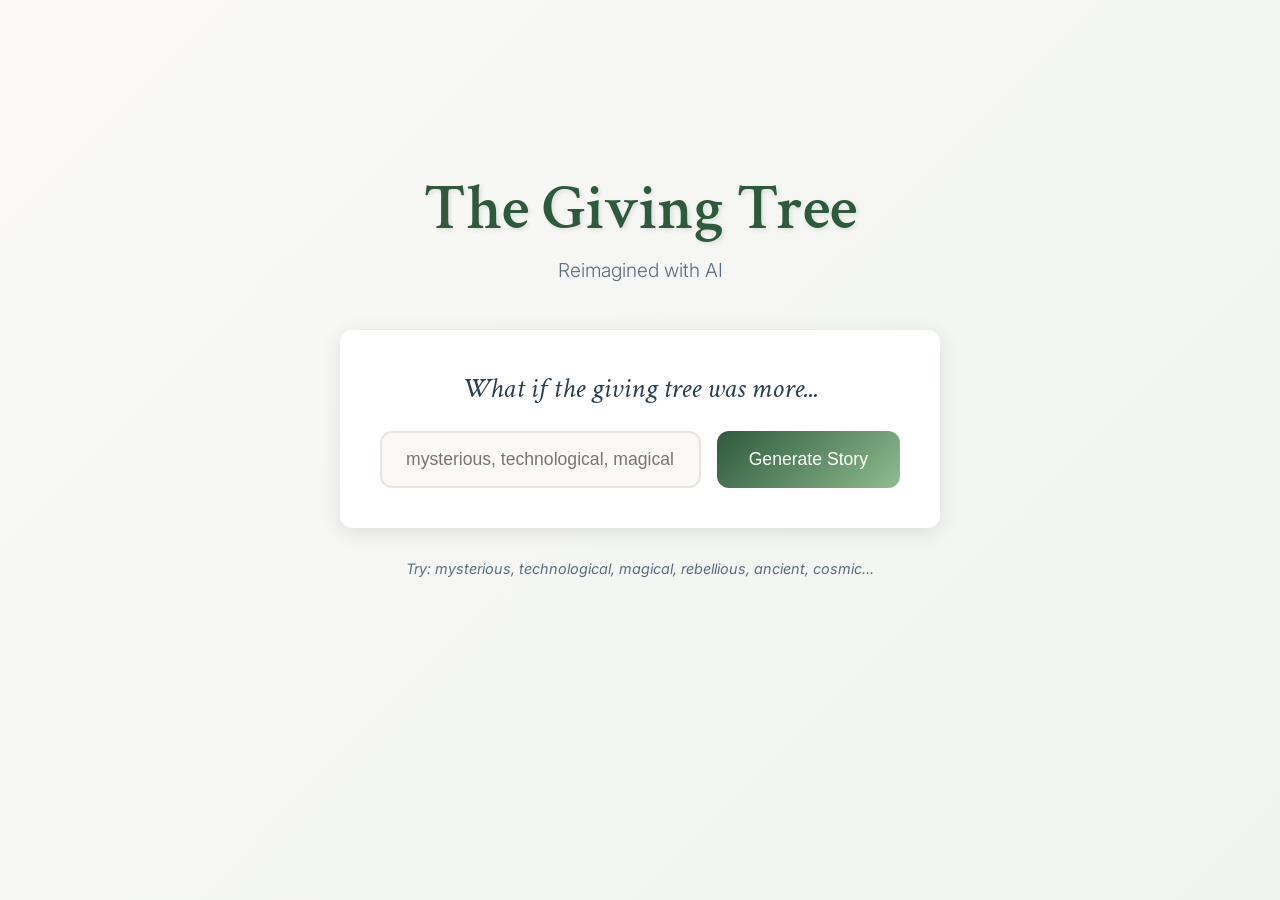
==== index.html @ 8f4020e6 "v1: generates the giving tree if it was more ______ use AI and user input to allow users to fill in " ====
<!DOCTYPE html>
<html lang="en">
<head>
    <meta charset="UTF-8">
    <meta name="viewport" content="width=device-width, initial-scale=1.0">
    <title>The Giving Tree Reimagined</title>
    <link rel="stylesheet" href="style.css">
    <link href="https://fonts.googleapis.com/css2?family=Crimson+Text:ital,wght@0,400;0,600;1,400&family=Inter:wght@300;400;500;600&display=swap" rel="stylesheet">
</head>
<body>
    <div class="app-container">
        <!-- Welcome Screen -->
        <div id="welcome-screen" class="screen active">
            <div class="welcome-content">
                <h1 class="main-title">The Giving Tree</h1>
                <p class="subtitle">Reimagined with AI</p>
                <div class="story-prompt">
                    <p class="prompt-text">What if the giving tree was more...</p>
                    <div class="input-container">
                        <input type="text" id="user-prompt" placeholder="mysterious, technological, magical..." maxlength="50">
                        <button id="generate-btn" class="primary-btn">
                            <span class="btn-text">Generate Story</span>
                            <div class="loading-spinner hidden"></div>
                        </button>
                    </div>
                </div>
                <div class="examples">
                    <p>Try: mysterious, technological, magical, rebellious, ancient, cosmic...</p>
                </div>
            </div>
        </div>

        <!-- Story Screen -->
        <div id="story-screen" class="screen">
            <div class="story-header">
                <button id="back-btn" class="back-btn">← New Story</button>
                <h2 id="story-title" class="story-title"></h2>
                <div class="story-controls">
                    <button id="narrate-btn" class="control-btn">
                        <span class="narrate-icon">🔊</span>
                        <span class="narrate-text">Narrate</span>
                    </button>
                    <div class="page-counter">
                        <span id="current-page">1</span> / <span id="total-pages">1</span>
                    </div>
                </div>
            </div>

            <div class="story-content">
                <div class="story-page">
                    <div class="page-image-container">
                        <img id="page-image" src="" alt="Story illustration" class="page-image">
                        <div class="image-loading">
                            <div class="loading-spinner"></div>
                            <p>Generating illustration...</p>
                        </div>
                    </div>
                    <div class="page-text-container">
                        <p id="page-text" class="page-text"></p>
                        <div class="text-loading">
                            <div class="loading-spinner"></div>
                            <p>Generating story...</p>
                        </div>
                    </div>
                </div>
            </div>

            <div class="story-navigation">
                <button id="prev-btn" class="nav-btn" disabled>← Previous</button>
                <button id="next-btn" class="nav-btn">Next →</button>
            </div>
        </div>

        <!-- Loading Overlay -->
        <div id="loading-overlay" class="loading-overlay hidden">
            <div class="loading-content">
                <div class="loading-spinner large"></div>
                <h3 id="loading-text">Generating your story...</h3>
                <p id="loading-details">This may take a moment</p>
            </div>
        </div>
    </div>

    <script type="module" src="script.js"></script>
<script defer src="https://static.cloudflareinsights.com/beacon.min.js/v8c78df7c7c0f484497ecbca7046644da1771523124516" integrity="sha512-8DS7rgIrAmghBFwoOTujcf6D9rXvH8xm8JQ1Ja01h9QX8EzXldiszufYa4IFfKdLUKTTrnSFXLDkUEOTrZQ8Qg==" data-cf-beacon='{"version":"2024.11.0","token":"4c6229722a6346bc8eb5cb0e5eae5d41","server_timing":{"name":{"cfCacheStatus":true,"cfEdge":true,"cfExtPri":true,"cfL4":true,"cfOrigin":true,"cfSpeedBrain":true},"location_startswith":null}}' crossorigin="anonymous"></script>
</body>
</html>
---- style.css ----
* {
    margin: 0;
    padding: 0;
    box-sizing: border-box;
}

:root {
    --primary-color: #2d5a3d;
    --secondary-color: #8fbc8f;
    --accent-color: #d4a574;
    --text-dark: #2c3e50;
    --text-light: #5a6c7d;
    --background: #faf9f7;
    --white: #ffffff;
    --border-light: #e8e5e1;
    --shadow: 0 4px 20px rgba(0, 0, 0, 0.1);
    --shadow-hover: 0 8px 30px rgba(0, 0, 0, 0.15);
    --border-radius: 12px;
    --transition: all 0.3s ease;
}

body {
    font-family: 'Inter', sans-serif;
    background: linear-gradient(135deg, var(--background) 0%, #f0f4f0 100%);
    min-height: 100vh;
    color: var(--text-dark);
}

.app-container {
    min-height: 100vh;
    position: relative;
}

.screen {
    display: none;
    min-height: 100vh;
    padding: 2rem;
}

.screen.active {
    display: block;
}

/* Welcome Screen */
.welcome-content {
    max-width: 600px;
    margin: 0 auto;
    text-align: center;
    padding-top: 15vh;
}

.main-title {
    font-family: 'Crimson Text', serif;
    font-size: 4rem;
    font-weight: 600;
    color: var(--primary-color);
    margin-bottom: 0.5rem;
    text-shadow: 2px 2px 4px rgba(0, 0, 0, 0.1);
}

.subtitle {
    font-size: 1.2rem;
    color: var(--text-light);
    margin-bottom: 3rem;
    font-weight: 300;
}

.story-prompt {
    background: var(--white);
    border-radius: var(--border-radius);
    padding: 2.5rem;
    box-shadow: var(--shadow);
    margin-bottom: 2rem;
}

.prompt-text {
    font-family: 'Crimson Text', serif;
    font-size: 1.8rem;
    color: var(--text-dark);
    margin-bottom: 1.5rem;
    font-style: italic;
}

.input-container {
    display: flex;
    gap: 1rem;
    align-items: stretch;
}

#user-prompt {
    flex: 1;
    padding: 1rem 1.5rem;
    border: 2px solid var(--border-light);
    border-radius: var(--border-radius);
    font-size: 1.1rem;
    transition: var(--transition);
    background: var(--background);
}

#user-prompt:focus {
    outline: none;
    border-color: var(--secondary-color);
    box-shadow: 0 0 0 3px rgba(143, 188, 143, 0.1);
}

.primary-btn {
    padding: 1rem 2rem;
    background: linear-gradient(135deg, var(--primary-color), var(--secondary-color));
    color: var(--white);
    border: none;
    border-radius: var(--border-radius);
    font-size: 1.1rem;
    font-weight: 500;
    cursor: pointer;
    transition: var(--transition);
    position: relative;
    overflow: hidden;
    min-width: 140px;
    display: flex;
    align-items: center;
    justify-content: center;
    gap: 0.5rem;
}

.primary-btn:hover {
    transform: translateY(-2px);
    box-shadow: var(--shadow-hover);
}

.primary-btn:disabled {
    opacity: 0.7;
    cursor: not-allowed;
    transform: none;
}

.examples {
    font-size: 0.9rem;
    color: var(--text-light);
    font-style: italic;
}

/* Story Screen */
.story-header {
    display: flex;
    align-items: center;
    justify-content: space-between;
    margin-bottom: 2rem;
    padding: 1rem 0;
    border-bottom: 1px solid var(--border-light);
}

.back-btn {
    background: none;
    border: 1px solid var(--border-light);
    padding: 0.5rem 1rem;
    border-radius: var(--border-radius);
    color: var(--text-light);
    cursor: pointer;
    transition: var(--transition);
}

.back-btn:hover {
    background: var(--background);
    color: var(--text-dark);
}

.story-title {
    font-family: 'Crimson Text', serif;
    font-size: 2rem;
    color: var(--primary-color);
    text-align: center;
    flex: 1;
    margin: 0 1rem;
}

.story-controls {
    display: flex;
    align-items: center;
    gap: 1rem;
}

.control-btn {
    background: var(--secondary-color);
    color: var(--white);
    border: none;
    padding: 0.5rem 1rem;
    border-radius: var(--border-radius);
    cursor: pointer;
    transition: var(--transition);
    display: flex;
    align-items: center;
    gap: 0.5rem;
}

.control-btn:hover {
    background: var(--primary-color);
}

.page-counter {
    font-weight: 500;
    color: var(--text-light);
}

/* Story Content */
.story-content {
    max-width: 900px;
    margin: 0 auto;
}

.story-page {
    background: var(--white);
    border-radius: var(--border-radius);
    box-shadow: var(--shadow);
    overflow: hidden;
    margin-bottom: 2rem;
}

.page-image-container {
    position: relative;
    height: 400px;
    background: linear-gradient(135deg, #f8f9fa, #e9ecef);
    display: flex;
    align-items: center;
    justify-content: center;
}

.page-image {
    width: 100%;
    height: 100%;
    object-fit: cover;
    border-radius: var(--border-radius) var(--border-radius) 0 0;
}

.page-text-container {
    padding: 2rem;
    position: relative;
}

.page-text {
    font-family: 'Crimson Text', serif;
    font-size: 1.3rem;
    line-height: 1.7;
    color: var(--text-dark);
    text-align: justify;
    hyphens: auto;
}

.story-navigation {
    display: flex;
    justify-content: space-between;
    max-width: 900px;
    margin: 0 auto;
}

.nav-btn {
    padding: 0.75rem 1.5rem;
    background: var(--primary-color);
    color: var(--white);
    border: none;
    border-radius: var(--border-radius);
    cursor: pointer;
    transition: var(--transition);
    font-weight: 500;
}

.nav-btn:hover:not(:disabled) {
    background: var(--secondary-color);
    transform: translateY(-2px);
}

.nav-btn:disabled {
    opacity: 0.5;
    cursor: not-allowed;
    transform: none;
}

/* Loading States */
.loading-spinner {
    width: 20px;
    height: 20px;
    border: 2px solid rgba(255, 255, 255, 0.3);
    border-top: 2px solid currentColor;
    border-radius: 50%;
    animation: spin 1s linear infinite;
}

.loading-spinner.large {
    width: 40px;
    height: 40px;
    border-width: 3px;
}

@keyframes spin {
    0% { transform: rotate(0deg); }
    100% { transform: rotate(360deg); }
}

.loading-overlay {
    position: fixed;
    top: 0;
    left: 0;
    right: 0;
    bottom: 0;
    background: rgba(255, 255, 255, 0.95);
    display: flex;
    align-items: center;
    justify-content: center;
    z-index: 1000;
}

.loading-content {
    text-align: center;
    padding: 2rem;
}

.loading-content h3 {
    margin: 1rem 0 0.5rem;
    color: var(--primary-color);
}

.loading-content p {
    color: var(--text-light);
}

.image-loading,
.text-loading {
    position: absolute;
    top: 50%;
    left: 50%;
    transform: translate(-50%, -50%);
    text-align: center;
    color: var(--text-light);
}

.image-loading {
    background: rgba(255, 255, 255, 0.9);
    padding: 2rem;
    border-radius: var(--border-radius);
}

.hidden {
    display: none !important;
}

/* Responsive Design */
@media (max-width: 768px) {
    .main-title {
        font-size: 3rem;
    }
    
    .input-container {
        flex-direction: column;
    }
    
    .story-header {
        flex-direction: column;
        gap: 1rem;
        text-align: center;
    }
    
    .story-controls {
        justify-content: center;
    }
    
    .page-image-container {
        height: 250px;
    }
    
    .page-text {
        font-size: 1.1rem;
    }
    
    .screen {
        padding: 1rem;
    }
    
    .welcome-content {
        padding-top: 10vh;
    }
}
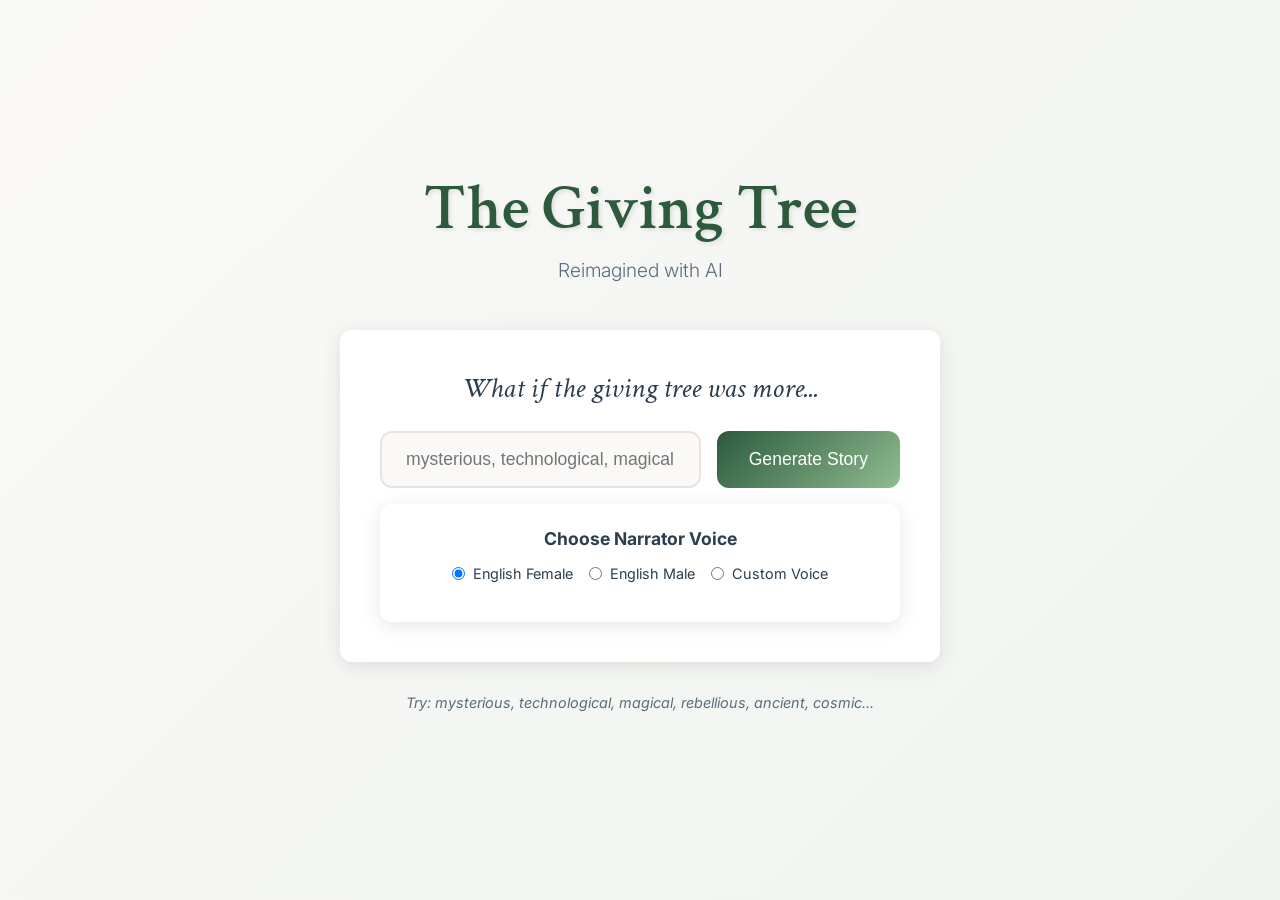
==== commit 9efddac4: "v2: Add TTS to this so we can click to listen to the narration. Allow user to select male or female " ====
--- a/index.html
+++ b/index.html
@@ -22,6 +22,31 @@
                             <span class="btn-text">Generate Story</span>
                             <div class="loading-spinner hidden"></div>
                         </button>
+                    </div>
+                    <!-- Voice Selection -->
+                    <div class="voice-selection">
+                        <h3 class="voice-title">Choose Narrator Voice</h3>
+                        <div class="voice-options">
+                            <div class="voice-option">
+                                <input type="radio" id="voice-female" name="voice" value="en-female" checked>
+                                <label for="voice-female">English Female</label>
+                            </div>
+                            <div class="voice-option">
+                                <input type="radio" id="voice-male" name="voice" value="en-male">
+                                <label for="voice-male">English Male</label>
+                            </div>
+                            <div class="voice-option">
+                                <input type="radio" id="voice-custom" name="voice" value="custom">
+                                <label for="voice-custom">Custom Voice</label>
+                            </div>
+                        </div>
+                        <div id="custom-voice-upload" class="custom-voice-upload hidden">
+                            <label for="voice-file" class="file-upload-btn">
+                                <span>Upload Voice Sample (WAV/MP3)</span>
+                                <input type="file" id="voice-file" accept=".wav,.mp3" hidden>
+                            </label>
+                            <div id="voice-file-name" class="voice-file-name hidden"></div>
+                        </div>
                     </div>
                 </div>
                 <div class="examples">
@@ -84,5 +109,4 @@
     <script type="module" src="script.js"></script>
 <script defer src="https://static.cloudflareinsights.com/beacon.min.js/v8c78df7c7c0f484497ecbca7046644da1771523124516" integrity="sha512-8DS7rgIrAmghBFwoOTujcf6D9rXvH8xm8JQ1Ja01h9QX8EzXldiszufYa4IFfKdLUKTTrnSFXLDkUEOTrZQ8Qg==" data-cf-beacon='{"version":"2024.11.0","token":"4c6229722a6346bc8eb5cb0e5eae5d41","server_timing":{"name":{"cfCacheStatus":true,"cfEdge":true,"cfExtPri":true,"cfL4":true,"cfOrigin":true,"cfSpeedBrain":true},"location_startswith":null}}' crossorigin="anonymous"></script>
 </body>
-</html>
-
+</html>
--- a/style.css
+++ b/style.css
@@ -139,6 +139,74 @@
     font-style: italic;
 }
 
+/* Voice Selection */
+.voice-selection {
+    background: var(--white);
+    border-radius: var(--border-radius);
+    padding: 1.5rem;
+    box-shadow: var(--shadow);
+    margin-top: 1rem;
+    text-align: left;
+}
+
+.voice-title {
+    font-size: 1.1rem;
+    color: var(--text-dark);
+    margin-bottom: 1rem;
+    text-align: center;
+}
+
+.voice-options {
+    display: flex;
+    gap: 1rem;
+    justify-content: center;
+    flex-wrap: wrap;
+    margin-bottom: 1rem;
+}
+
+.voice-option {
+    display: flex;
+    align-items: center;
+    gap: 0.5rem;
+}
+
+.voice-option input[type="radio"] {
+    margin: 0;
+}
+
+.voice-option label {
+    cursor: pointer;
+    font-size: 0.9rem;
+    color: var(--text-dark);
+}
+
+.custom-voice-upload {
+    border-top: 1px solid var(--border-light);
+    padding-top: 1rem;
+    text-align: center;
+}
+
+.file-upload-btn {
+    display: inline-block;
+    padding: 0.75rem 1.5rem;
+    background: var(--secondary-color);
+    color: var(--white);
+    border-radius: var(--border-radius);
+    cursor: pointer;
+    transition: var(--transition);
+    font-size: 0.9rem;
+}
+
+.file-upload-btn:hover {
+    background: var(--primary-color);
+}
+
+.voice-file-name {
+    margin-top: 0.5rem;
+    font-size: 0.8rem;
+    color: var(--text-light);
+}
+
 /* Story Screen */
 .story-header {
     display: flex;
@@ -377,5 +445,4 @@
     .welcome-content {
         padding-top: 10vh;
     }
-}
-
+}
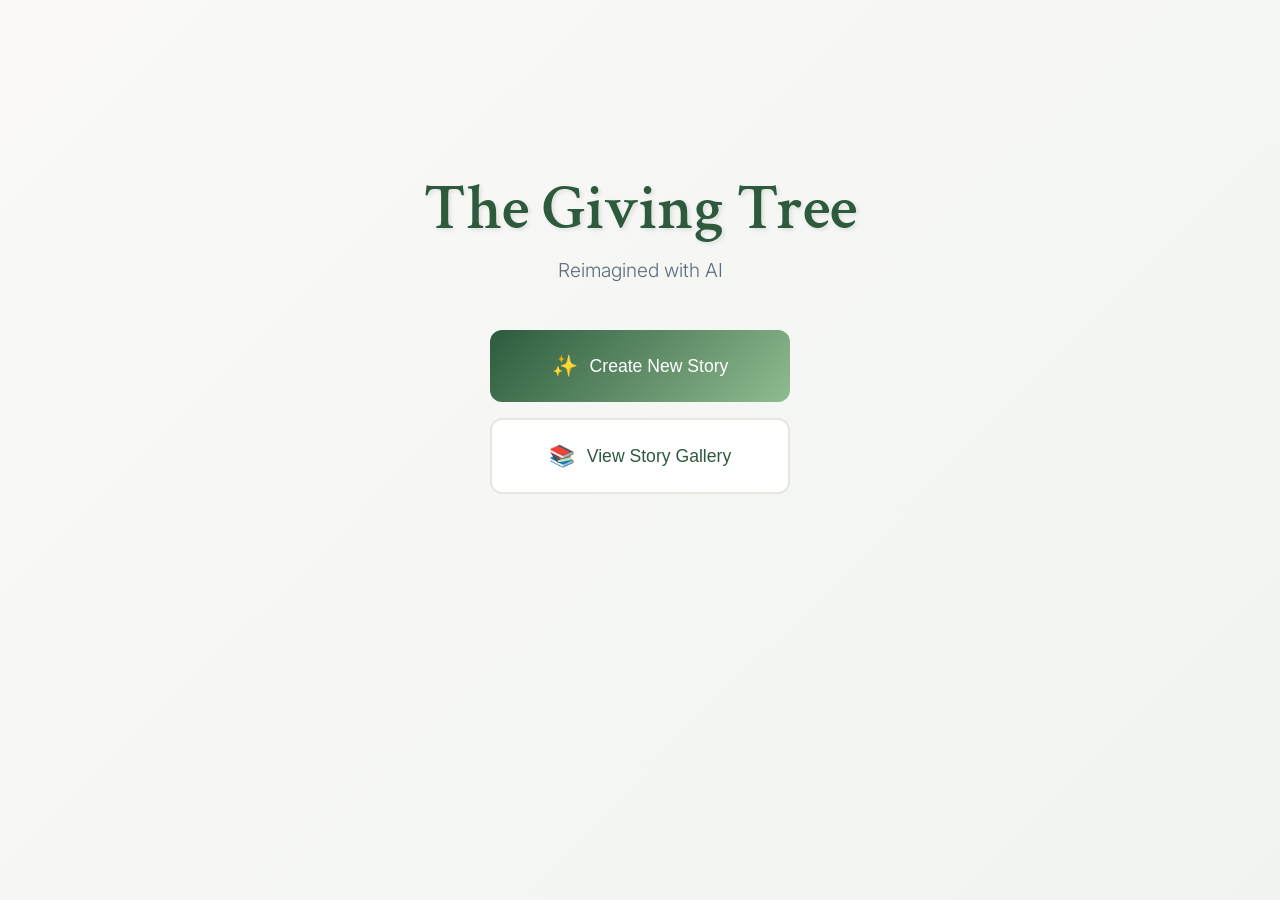
==== commit 4853bd93: "v6: Make a gallery of all stories generated. Ensure all the images for the story are generated as we" ====
--- a/index.html
+++ b/index.html
@@ -6,6 +6,7 @@
     <title>The Giving Tree Reimagined</title>
     <link rel="stylesheet" href="style.css">
     <link href="https://fonts.googleapis.com/css2?family=Crimson+Text:ital,wght@0,400;0,600;1,400&family=Inter:wght@300;400;500;600&display=swap" rel="stylesheet">
+    <script src="https://cdn.jsdelivr.net/npm/websim-socket@latest/dist/websim-socket.js"></script>
 </head>
 <body>
     <div class="app-container">
@@ -14,6 +15,28 @@
             <div class="welcome-content">
                 <h1 class="main-title">The Giving Tree</h1>
                 <p class="subtitle">Reimagined with AI</p>
+                
+                <div class="main-actions">
+                    <button id="create-story-btn" class="action-btn primary">
+                        <span class="btn-icon">✨</span>
+                        <span class="btn-text">Create New Story</span>
+                    </button>
+                    <button id="view-gallery-btn" class="action-btn secondary">
+                        <span class="btn-icon">📚</span>
+                        <span class="btn-text">View Story Gallery</span>
+                    </button>
+                </div>
+            </div>
+        </div>
+
+        <!-- Create Story Screen -->
+        <div id="create-screen" class="screen">
+            <div class="welcome-content">
+                <div class="screen-header">
+                    <button id="back-to-welcome-btn" class="back-btn">← Back</button>
+                    <h2 class="screen-title">Create Your Story</h2>
+                </div>
+                
                 <div class="story-prompt">
                     <p class="prompt-text">What if the giving tree was more...</p>
                     <div class="input-container">
@@ -23,6 +46,28 @@
                             <div class="loading-spinner hidden"></div>
                         </button>
                     </div>
+                    
+                    <!-- Privacy Selection -->
+                    <div class="privacy-selection">
+                        <h3 class="privacy-title">Story Visibility</h3>
+                        <div class="privacy-options">
+                            <div class="privacy-option">
+                                <input type="radio" id="privacy-public" name="privacy" value="public" checked>
+                                <label for="privacy-public">
+                                    <span class="privacy-label">Public</span>
+                                    <span class="privacy-desc">Share with everyone in the gallery</span>
+                                </label>
+                            </div>
+                            <div class="privacy-option">
+                                <input type="radio" id="privacy-private" name="privacy" value="private">
+                                <label for="privacy-private">
+                                    <span class="privacy-label">Private</span>
+                                    <span class="privacy-desc">Save locally on this device only</span>
+                                </label>
+                            </div>
+                        </div>
+                    </div>
+
                     <!-- Voice Selection -->
                     <div class="voice-selection">
                         <h3 class="voice-title">Choose Narrator Voice</h3>
@@ -55,6 +100,26 @@
             </div>
         </div>
 
+        <!-- Gallery Screen -->
+        <div id="gallery-screen" class="screen">
+            <div class="gallery-content">
+                <div class="screen-header">
+                    <button id="back-to-welcome-from-gallery-btn" class="back-btn">← Back</button>
+                    <h2 class="screen-title">Story Gallery</h2>
+                    <div class="gallery-stats">
+                        <span id="story-count">0 stories</span>
+                    </div>
+                </div>
+                
+                <div class="gallery-grid" id="gallery-grid">
+                    <div class="gallery-loading">
+                        <div class="loading-spinner large"></div>
+                        <p>Loading stories...</p>
+                    </div>
+                </div>
+            </div>
+        </div>
+
         <!-- Story Screen -->
         <div id="story-screen" class="screen">
             <div class="story-header">
@@ -64,6 +129,10 @@
                     <button id="narrate-btn" class="control-btn">
                         <span class="narrate-icon">🔊</span>
                         <span class="narrate-text">Narrate</span>
+                    </button>
+                    <button id="auto-narrate-btn" class="control-btn auto-narrate-off">
+                        <span class="auto-narrate-icon">🔁</span>
+                        <span class="auto-narrate-text">Auto</span>
                     </button>
                     <div class="page-counter">
                         <span id="current-page">1</span> / <span id="total-pages">1</span>
--- a/style.css
+++ b/style.css
@@ -103,6 +103,49 @@
     box-shadow: 0 0 0 3px rgba(143, 188, 143, 0.1);
 }
 
+.main-actions {
+    display: flex;
+    flex-direction: column;
+    gap: 1rem;
+    max-width: 300px;
+    margin: 0 auto;
+}
+
+.action-btn {
+    padding: 1.5rem 2rem;
+    border: none;
+    border-radius: var(--border-radius);
+    font-size: 1.1rem;
+    font-weight: 500;
+    cursor: pointer;
+    transition: var(--transition);
+    display: flex;
+    align-items: center;
+    justify-content: center;
+    gap: 0.75rem;
+    text-decoration: none;
+}
+
+.action-btn.primary {
+    background: linear-gradient(135deg, var(--primary-color), var(--secondary-color));
+    color: var(--white);
+}
+
+.action-btn.secondary {
+    background: var(--white);
+    color: var(--primary-color);
+    border: 2px solid var(--border-light);
+}
+
+.action-btn:hover {
+    transform: translateY(-2px);
+    box-shadow: var(--shadow-hover);
+}
+
+.btn-icon {
+    font-size: 1.3rem;
+}
+
 .primary-btn {
     padding: 1rem 2rem;
     background: linear-gradient(135deg, var(--primary-color), var(--secondary-color));
@@ -207,6 +250,25 @@
     color: var(--text-light);
 }
 
+/* Screen Headers */
+.screen-header {
+    display: flex;
+    align-items: center;
+    justify-content: space-between;
+    margin-bottom: 2rem;
+    padding-bottom: 1rem;
+    border-bottom: 1px solid var(--border-light);
+}
+
+.screen-title {
+    font-family: 'Crimson Text', serif;
+    font-size: 2.5rem;
+    color: var(--primary-color);
+    margin: 0;
+    flex: 1;
+    text-align: center;
+}
+
 /* Story Screen */
 .story-header {
     display: flex;
@@ -269,6 +331,14 @@
     color: var(--text-light);
 }
 
+.auto-narrate-on {
+    background: var(--accent-color) !important;
+}
+
+.auto-narrate-off {
+    background: var(--secondary-color);
+}
+
 /* Story Content */
 .story-content {
     max-width: 900px;
@@ -340,6 +410,150 @@
     opacity: 0.5;
     cursor: not-allowed;
     transform: none;
+}
+
+/* Privacy Selection */
+.privacy-selection {
+    background: var(--background);
+    border-radius: var(--border-radius);
+    padding: 1.5rem;
+    margin: 1rem 0;
+    border: 1px solid var(--border-light);
+}
+
+.privacy-title {
+    font-size: 1.1rem;
+    color: var(--text-dark);
+    margin-bottom: 1rem;
+    text-align: center;
+}
+
+.privacy-options {
+    display: flex;
+    gap: 1rem;
+    justify-content: center;
+}
+
+.privacy-option {
+    flex: 1;
+    max-width: 200px;
+}
+
+.privacy-option input[type="radio"] {
+    display: none;
+}
+
+.privacy-option label {
+    display: block;
+    padding: 1rem;
+    border: 2px solid var(--border-light);
+    border-radius: var(--border-radius);
+    cursor: pointer;
+    transition: var(--transition);
+    text-align: center;
+    background: var(--white);
+}
+
+.privacy-option input[type="radio"]:checked + label {
+    border-color: var(--secondary-color);
+    background: rgba(143, 188, 143, 0.1);
+}
+
+.privacy-label {
+    display: block;
+    font-weight: 600;
+    color: var(--text-dark);
+    margin-bottom: 0.25rem;
+}
+
+.privacy-desc {
+    font-size: 0.8rem;
+    color: var(--text-light);
+}
+
+/* Gallery Styles */
+.gallery-content {
+    max-width: 1200px;
+    margin: 0 auto;
+    padding: 2rem;
+}
+
+.gallery-stats {
+    font-size: 0.9rem;
+    color: var(--text-light);
+}
+
+.gallery-grid {
+    display: grid;
+    grid-template-columns: repeat(auto-fill, minmax(300px, 1fr));
+    gap: 2rem;
+    margin-top: 2rem;
+}
+
+.gallery-loading {
+    grid-column: 1 / -1;
+    text-align: center;
+    padding: 4rem 2rem;
+    color: var(--text-light);
+}
+
+.story-card {
+    background: var(--white);
+    border-radius: var(--border-radius);
+    box-shadow: var(--shadow);
+    overflow: hidden;
+    transition: var(--transition);
+    cursor: pointer;
+}
+
+.story-card:hover {
+    transform: translateY(-4px);
+    box-shadow: var(--shadow-hover);
+}
+
+.story-card-image {
+    width: 100%;
+    height: 200px;
+    object-fit: cover;
+    background: linear-gradient(135deg, #f8f9fa, #e9ecef);
+}
+
+.story-card-content {
+    padding: 1.5rem;
+}
+
+.story-card-title {
+    font-family: 'Crimson Text', serif;
+    font-size: 1.3rem;
+    font-weight: 600;
+    color: var(--primary-color);
+    margin-bottom: 0.5rem;
+}
+
+.story-card-theme {
+    font-size: 0.9rem;
+    color: var(--text-light);
+    margin-bottom: 0.75rem;
+    font-style: italic;
+}
+
+.story-card-meta {
+    display: flex;
+    justify-content: space-between;
+    align-items: center;
+    font-size: 0.8rem;
+    color: var(--text-light);
+    margin-top: 1rem;
+    padding-top: 1rem;
+    border-top: 1px solid var(--border-light);
+}
+
+.story-card-author {
+    font-weight: 500;
+}
+
+.story-card-date {
+    color: var(--text-light);
 }
 
 /* Loading States */
@@ -445,4 +659,19 @@
     .welcome-content {
         padding-top: 10vh;
     }
+    
+    .privacy-options {
+        flex-direction: column;
+    }
+    
+    .gallery-grid {
+        grid-template-columns: 1fr;
+        gap: 1rem;
+    }
+    
+    .screen-header {
+        flex-direction: column;
+        gap: 1rem;
+        text-align: center;
+    }
 }
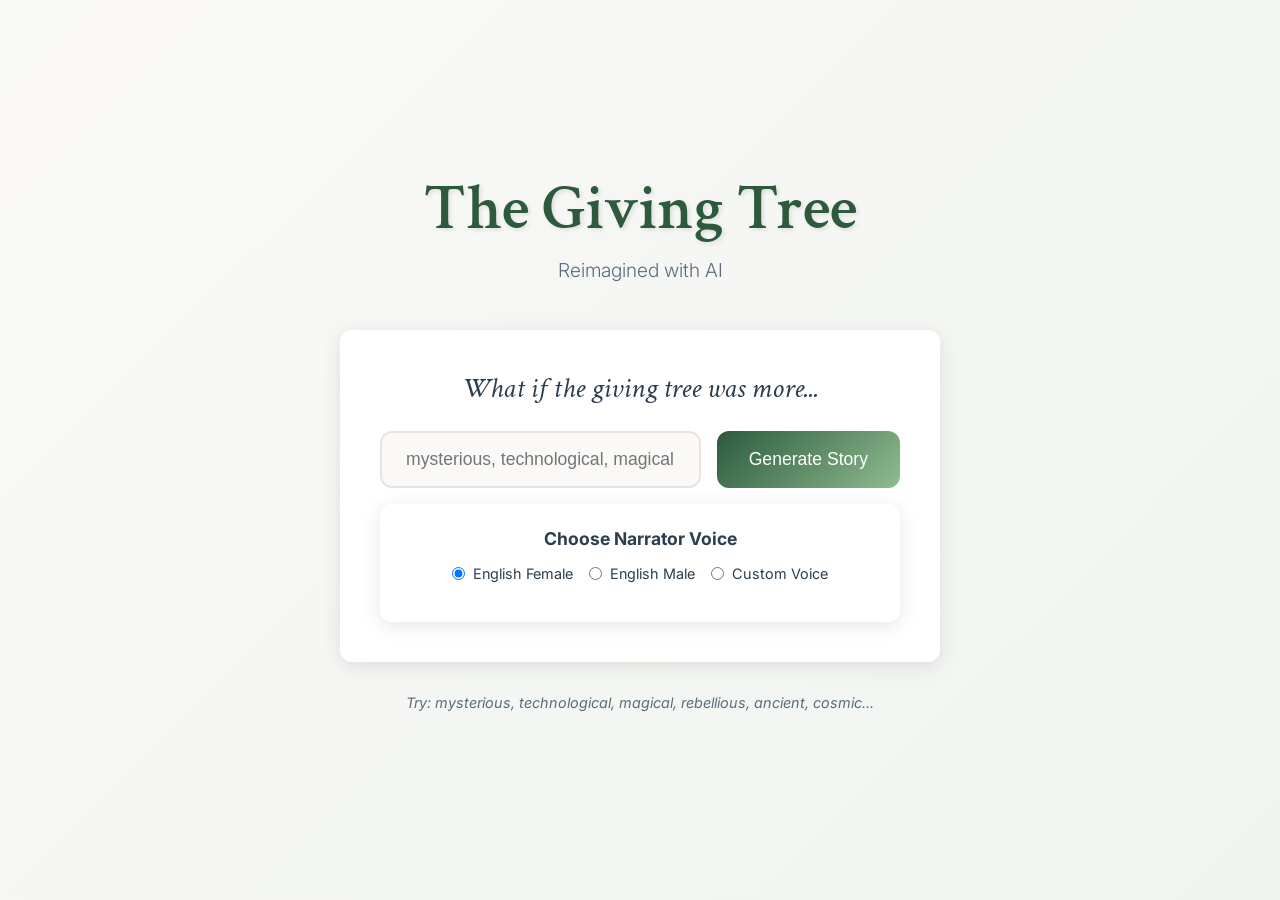
==== commit 7d8e4546: "v8: Make a gallery of all stories generated. Ensure all the images for the story are generated as we" ====
--- a/index.html
+++ b/index.html
@@ -6,7 +6,6 @@
     <title>The Giving Tree Reimagined</title>
     <link rel="stylesheet" href="style.css">
     <link href="https://fonts.googleapis.com/css2?family=Crimson+Text:ital,wght@0,400;0,600;1,400&family=Inter:wght@300;400;500;600&display=swap" rel="stylesheet">
-    <script src="https://cdn.jsdelivr.net/npm/websim-socket@latest/dist/websim-socket.js"></script>
 </head>
 <body>
     <div class="app-container">
@@ -15,28 +14,6 @@
             <div class="welcome-content">
                 <h1 class="main-title">The Giving Tree</h1>
                 <p class="subtitle">Reimagined with AI</p>
-                
-                <div class="main-actions">
-                    <button id="create-story-btn" class="action-btn primary">
-                        <span class="btn-icon">✨</span>
-                        <span class="btn-text">Create New Story</span>
-                    </button>
-                    <button id="view-gallery-btn" class="action-btn secondary">
-                        <span class="btn-icon">📚</span>
-                        <span class="btn-text">View Story Gallery</span>
-                    </button>
-                </div>
-            </div>
-        </div>
-
-        <!-- Create Story Screen -->
-        <div id="create-screen" class="screen">
-            <div class="welcome-content">
-                <div class="screen-header">
-                    <button id="back-to-welcome-btn" class="back-btn">← Back</button>
-                    <h2 class="screen-title">Create Your Story</h2>
-                </div>
-                
                 <div class="story-prompt">
                     <p class="prompt-text">What if the giving tree was more...</p>
                     <div class="input-container">
@@ -46,28 +23,6 @@
                             <div class="loading-spinner hidden"></div>
                         </button>
                     </div>
-                    
-                    <!-- Privacy Selection -->
-                    <div class="privacy-selection">
-                        <h3 class="privacy-title">Story Visibility</h3>
-                        <div class="privacy-options">
-                            <div class="privacy-option">
-                                <input type="radio" id="privacy-public" name="privacy" value="public" checked>
-                                <label for="privacy-public">
-                                    <span class="privacy-label">Public</span>
-                                    <span class="privacy-desc">Share with everyone in the gallery</span>
-                                </label>
-                            </div>
-                            <div class="privacy-option">
-                                <input type="radio" id="privacy-private" name="privacy" value="private">
-                                <label for="privacy-private">
-                                    <span class="privacy-label">Private</span>
-                                    <span class="privacy-desc">Save locally on this device only</span>
-                                </label>
-                            </div>
-                        </div>
-                    </div>
-
                     <!-- Voice Selection -->
                     <div class="voice-selection">
                         <h3 class="voice-title">Choose Narrator Voice</h3>
@@ -96,26 +51,6 @@
                 </div>
                 <div class="examples">
                     <p>Try: mysterious, technological, magical, rebellious, ancient, cosmic...</p>
-                </div>
-            </div>
-        </div>
-
-        <!-- Gallery Screen -->
-        <div id="gallery-screen" class="screen">
-            <div class="gallery-content">
-                <div class="screen-header">
-                    <button id="back-to-welcome-from-gallery-btn" class="back-btn">← Back</button>
-                    <h2 class="screen-title">Story Gallery</h2>
-                    <div class="gallery-stats">
-                        <span id="story-count">0 stories</span>
-                    </div>
-                </div>
-                
-                <div class="gallery-grid" id="gallery-grid">
-                    <div class="gallery-loading">
-                        <div class="loading-spinner large"></div>
-                        <p>Loading stories...</p>
-                    </div>
                 </div>
             </div>
         </div>
--- a/style.css
+++ b/style.css
@@ -103,49 +103,6 @@
     box-shadow: 0 0 0 3px rgba(143, 188, 143, 0.1);
 }
 
-.main-actions {
-    display: flex;
-    flex-direction: column;
-    gap: 1rem;
-    max-width: 300px;
-    margin: 0 auto;
-}
-
-.action-btn {
-    padding: 1.5rem 2rem;
-    border: none;
-    border-radius: var(--border-radius);
-    font-size: 1.1rem;
-    font-weight: 500;
-    cursor: pointer;
-    transition: var(--transition);
-    display: flex;
-    align-items: center;
-    justify-content: center;
-    gap: 0.75rem;
-    text-decoration: none;
-}
-
-.action-btn.primary {
-    background: linear-gradient(135deg, var(--primary-color), var(--secondary-color));
-    color: var(--white);
-}
-
-.action-btn.secondary {
-    background: var(--white);
-    color: var(--primary-color);
-    border: 2px solid var(--border-light);
-}
-
-.action-btn:hover {
-    transform: translateY(-2px);
-    box-shadow: var(--shadow-hover);
-}
-
-.btn-icon {
-    font-size: 1.3rem;
-}
-
 .primary-btn {
     padding: 1rem 2rem;
     background: linear-gradient(135deg, var(--primary-color), var(--secondary-color));
@@ -250,25 +207,6 @@
     color: var(--text-light);
 }
 
-/* Screen Headers */
-.screen-header {
-    display: flex;
-    align-items: center;
-    justify-content: space-between;
-    margin-bottom: 2rem;
-    padding-bottom: 1rem;
-    border-bottom: 1px solid var(--border-light);
-}
-
-.screen-title {
-    font-family: 'Crimson Text', serif;
-    font-size: 2.5rem;
-    color: var(--primary-color);
-    margin: 0;
-    flex: 1;
-    text-align: center;
-}
-
 /* Story Screen */
 .story-header {
     display: flex;
@@ -410,150 +348,6 @@
     opacity: 0.5;
     cursor: not-allowed;
     transform: none;
-}
-
-/* Privacy Selection */
-.privacy-selection {
-    background: var(--background);
-    border-radius: var(--border-radius);
-    padding: 1.5rem;
-    margin: 1rem 0;
-    border: 1px solid var(--border-light);
-}
-
-.privacy-title {
-    font-size: 1.1rem;
-    color: var(--text-dark);
-    margin-bottom: 1rem;
-    text-align: center;
-}
-
-.privacy-options {
-    display: flex;
-    gap: 1rem;
-    justify-content: center;
-}
-
-.privacy-option {
-    flex: 1;
-    max-width: 200px;
-}
-
-.privacy-option input[type="radio"] {
-    display: none;
-}
-
-.privacy-option label {
-    display: block;
-    padding: 1rem;
-    border: 2px solid var(--border-light);
-    border-radius: var(--border-radius);
-    cursor: pointer;
-    transition: var(--transition);
-    text-align: center;
-    background: var(--white);
-}
-
-.privacy-option input[type="radio"]:checked + label {
-    border-color: var(--secondary-color);
-    background: rgba(143, 188, 143, 0.1);
-}
-
-.privacy-label {
-    display: block;
-    font-weight: 600;
-    color: var(--text-dark);
-    margin-bottom: 0.25rem;
-}
-
-.privacy-desc {
-    font-size: 0.8rem;
-    color: var(--text-light);
-}
-
-/* Gallery Styles */
-.gallery-content {
-    max-width: 1200px;
-    margin: 0 auto;
-    padding: 2rem;
-}
-
-.gallery-stats {
-    font-size: 0.9rem;
-    color: var(--text-light);
-}
-
-.gallery-grid {
-    display: grid;
-    grid-template-columns: repeat(auto-fill, minmax(300px, 1fr));
-    gap: 2rem;
-    margin-top: 2rem;
-}
-
-.gallery-loading {
-    grid-column: 1 / -1;
-    text-align: center;
-    padding: 4rem 2rem;
-    color: var(--text-light);
-}
-
-.story-card {
-    background: var(--white);
-    border-radius: var(--border-radius);
-    box-shadow: var(--shadow);
-    overflow: hidden;
-    transition: var(--transition);
-    cursor: pointer;
-}
-
-.story-card:hover {
-    transform: translateY(-4px);
-    box-shadow: var(--shadow-hover);
-}
-
-.story-card-image {
-    width: 100%;
-    height: 200px;
-    object-fit: cover;
-    background: linear-gradient(135deg, #f8f9fa, #e9ecef);
-}
-
-.story-card-content {
-    padding: 1.5rem;
-}
-
-.story-card-title {
-    font-family: 'Crimson Text', serif;
-    font-size: 1.3rem;
-    font-weight: 600;
-    color: var(--primary-color);
-    margin-bottom: 0.5rem;
-}
-
-.story-card-theme {
-    font-size: 0.9rem;
-    color: var(--text-light);
-    margin-bottom: 0.75rem;
-    font-style: italic;
-}
-
-.story-card-meta {
-    display: flex;
-    justify-content: space-between;
-    align-items: center;
-    font-size: 0.8rem;
-    color: var(--text-light);
-    margin-top: 1rem;
-    padding-top: 1rem;
-    border-top: 1px solid var(--border-light);
-}
-
-.story-card-author {
-    font-weight: 500;
-}
-
-.story-card-date {
-    color: var(--text-light);
 }
 
 /* Loading States */
@@ -659,19 +453,4 @@
     .welcome-content {
         padding-top: 10vh;
     }
-    
-    .privacy-options {
-        flex-direction: column;
-    }
-    
-    .gallery-grid {
-        grid-template-columns: 1fr;
-        gap: 1rem;
-    }
-    
-    .screen-header {
-        flex-direction: column;
-        gap: 1rem;
-        text-align: center;
-    }
 }
